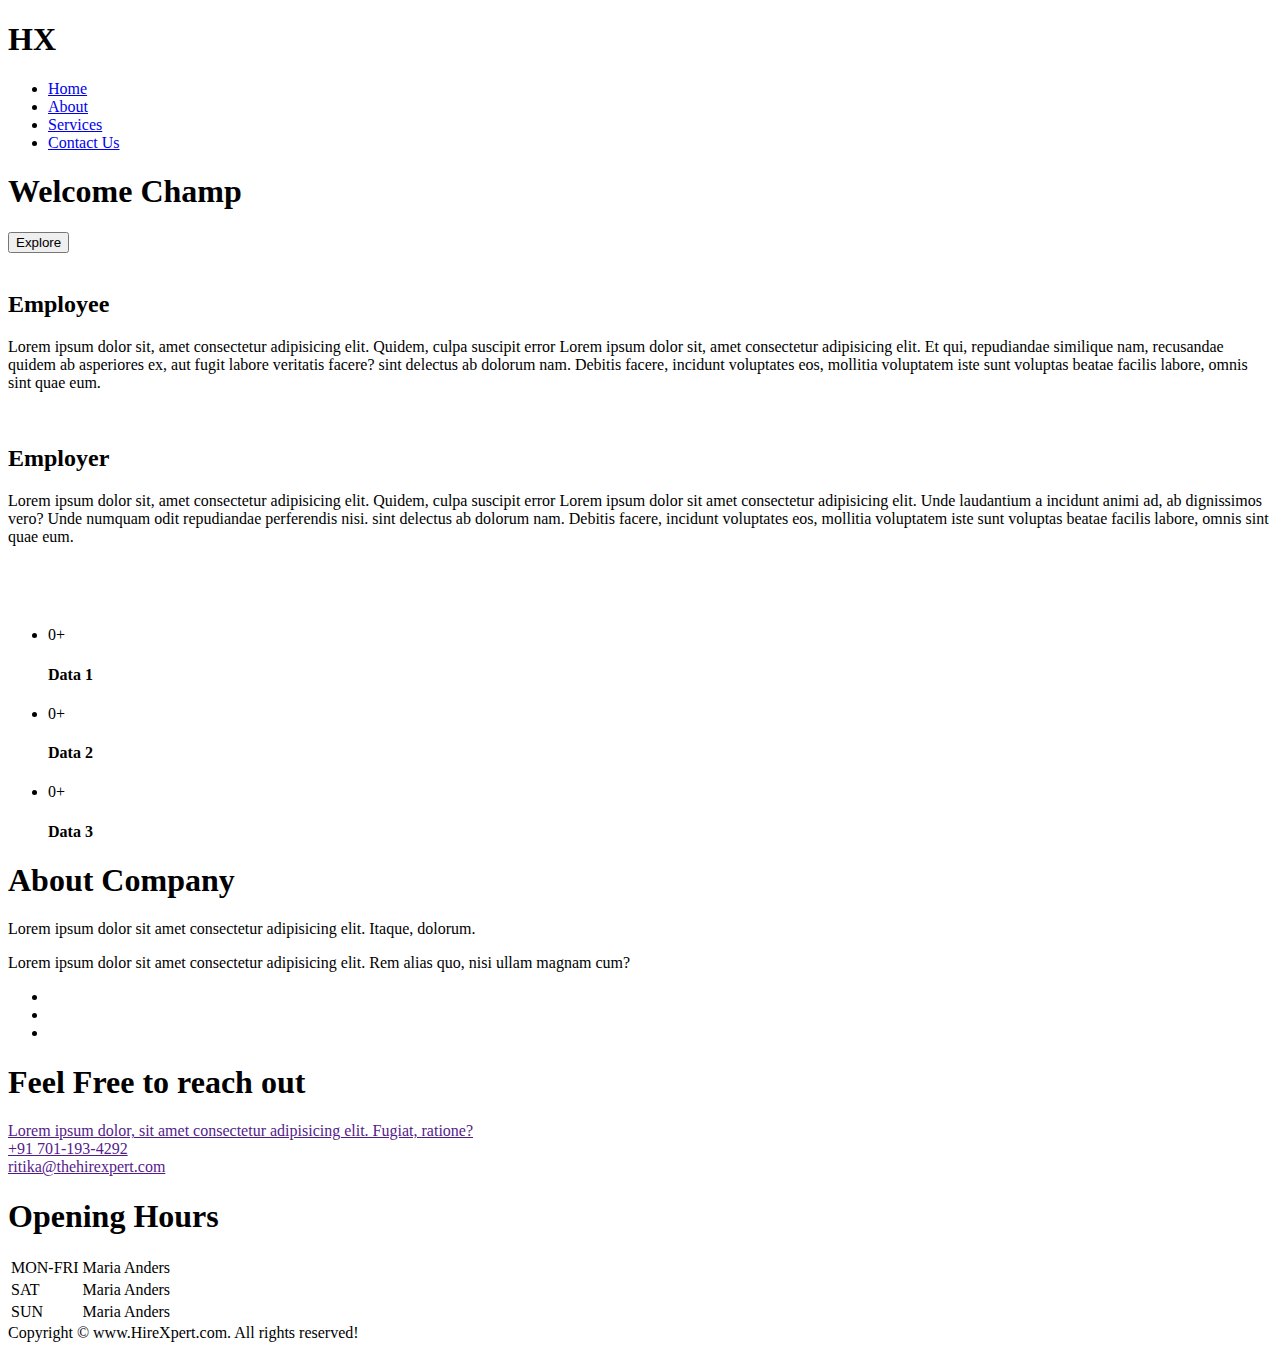
==== index.html @ 05d4dfe5 "Update and rename index2.html to index.html" ====
<!DOCTYPE html>
<html lang="en">
<head>
    <meta charset="UTF-8" />
    <meta name="viewport" content="width=device-width, initial-scale=1.0" />
    <title>HX</title>
    <link rel="stylesheet" href="test.css">
    <link href="https://cdn.jsdelivr.net/npm/remixicon@3.5.0/fonts/remixicon.css" rel="stylesheet" />
</head>
<body>
  <nav id="navbar">
      <div id="logo">
          <!-- <img src="logo.png" alt="HX"> -->
           <h1>HX</h1>
      </div>
      <ul>
          <li class="item"><a href="#home">Home</a></li>
          <li class="item"><a href="#services-container">About</a></li>
          <li class="item"><a href="#client-section">Services</a></li>
          <li class="item"><a href="#contact">Contact Us</a></li>
      </ul>
  </nav>

  <section id="home">
      <h1 class="h-primary">Welcome Champ</h1>
      <!-- <p>Lorem ipsum dolor sit amet consectetur, adipisicing elit. Perferendis dolorum numquam minus. </p> -->
      <!-- <p>Lorem ipsum dolor sit amet consectetur, adipisicing elit. </p> -->
      <button class="btn">Explore</button>
  </section>

  <section id="services-container">
      <!-- <h1 class="h-primary center">Describe Yourself</h1> -->
      <div id="services">
          <div class="box">
              <img src="email.png" alt="">
              <h2 class="h-secondary center">Employee</h2>
              <p class="center">Lorem ipsum dolor sit, amet consectetur adipisicing elit. Quidem, culpa suscipit error
                  Lorem ipsum dolor sit, amet consectetur adipisicing elit. Et qui, repudiandae similique nam, recusandae quidem ab asperiores ex, aut fugit labore veritatis facere?
                  sint delectus ab dolorum nam. Debitis facere, incidunt voluptates eos, mollitia voluptatem iste sunt
                  voluptas beatae facilis labore, omnis sint quae eum.</p>
          </div>
          <div class="box">
              <img src="phone-call.png" alt="">
              <h2 class="h-secondary center">Employer</h2>
              <p class="center">Lorem ipsum dolor sit, amet consectetur adipisicing elit. Quidem, culpa suscipit error
                  Lorem ipsum dolor sit amet consectetur adipisicing elit. Unde laudantium a incidunt animi ad, ab dignissimos vero? Unde numquam odit repudiandae perferendis nisi.

                  sint delectus ab dolorum nam. Debitis facere, incidunt voluptates eos, mollitia voluptatem iste sunt
                  voluptas beatae facilis labore, omnis sint quae eum.</p>
          </div>
      </div>
  </section>

  <section class="data">
    <h1 style="color: white;">Lorem ipsum dolor sit amet. Lorem ipsum dolor sit amet.</h1>
    <div class="numbers-counter container">
        <div class="numbers-list">
          <ul>
          <li>
            <div class="stat-number">
              <span class="main-counter"><span class="number-inc" data-max="25">0</span>+</span>
              <h4 class="stat-number-label">Data 1</h4>
            </div>
            
          </li>
          <li>
            <div class="stat-number">
              <span class="main-counter"><span class="number-inc" data-max="1000">0</span>+</span>
              <h4 class="stat-number-label">Data 2</h4>
            </div>
            
          </li>
          <li>
            <div class="stat-number">
              <span class="main-counter"><span class="number-inc" data-max="250000">0</span>+</span>
              <h4 class="stat-number-label">Data 3</h4>
            </div>
          </li>
        </ul>
        </div>
      </div>
  </section>

  

  <section class="contact">
    <div class="contactcont">
        <h1>About Company</h1>
        <p>Lorem ipsum dolor sit amet consectetur adipisicing elit. Itaque, dolorum.</p>
        <p>Lorem ipsum dolor sit amet consectetur adipisicing elit. Rem alias quo, nisi ullam magnam cum?</p>
        <ul>
            <li><a href=""><img src="instagram.png" alt=""></a></li>
            <li><a href="https://www.linkedin.com/company/thehirexpert/"><img src="linkedin.png" alt=""></a></li>
            <li><a href="https://t.me/thehirexpert"><img src="telegram.png" alt=""></a></li>
        </ul>
    </div>
    <div id="cont2">
        <h1>Feel Free to reach out</h1>
        <a href=""><img src="address.png" alt="">Lorem ipsum dolor, sit amet consectetur adipisicing elit. Fugiat, ratione?</a><br>
        <a href=""><img src="phone-call.png" alt="">+91 701-193-4292</a><br>
        <a href=""><img src="email.png" alt="">ritika@thehirexpert.com</a><br>
    </div>
    <div id="cont3">
        <h1>Opening Hours</h1>
        <table>
            <tr>
              <td>MON-FRI</td>
              <td>Maria Anders</td>
            </tr>
            <tr>
              <td>SAT</td>
              <td>Maria Anders</td>
            </tr>
            <tr>
              <td>SUN</td>
              <td>Maria Anders</td>
            </tr>
          </table>
    </div>
  </section>
  

  <footer>
      <div class="center">
          Copyright &copy; www.HireXpert.com. All rights reserved!
      </div>
  </footer>
  <script type="text/javascript" src="https://ajax.googleapis.com/ajax/libs/jquery/3.3.1/jquery.min.js"></script>
  <script src="script.js"></script>
</body>
</html>
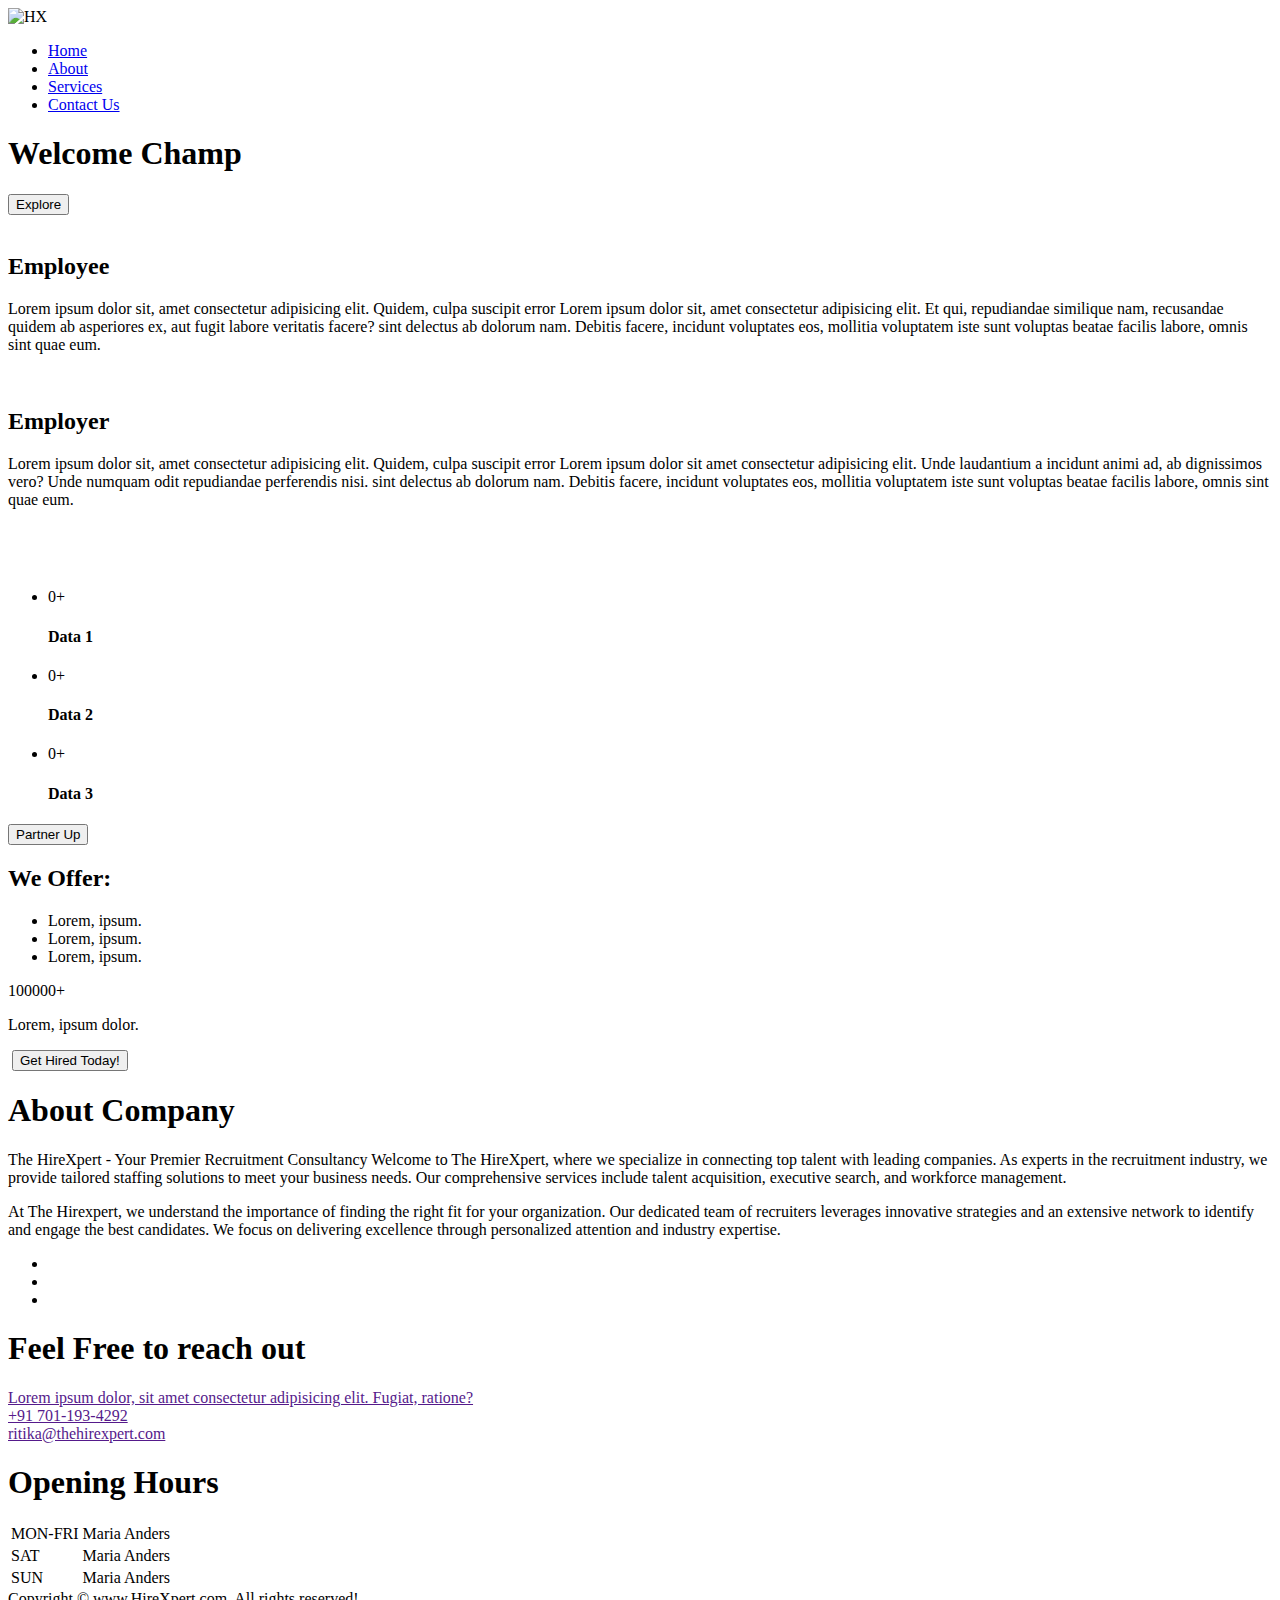
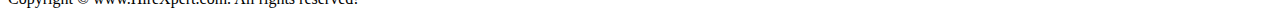
==== commit 5f350425: "Update index.html" ====
--- a/index.html
+++ b/index.html
@@ -10,8 +10,8 @@
 <body>
   <nav id="navbar">
       <div id="logo">
-          <!-- <img src="logo.png" alt="HX"> -->
-           <h1>HX</h1>
+          <img src="logo-color.png" alt="HX">
+           <!-- <h1>HX</h1> -->
       </div>
       <ul>
           <li class="item"><a href="#home">Home</a></li>
@@ -79,15 +79,45 @@
         </ul>
         </div>
       </div>
+      <button>Partner Up</button>
   </section>
 
-  
+  <section class="employeedata">
+    <div class="serv">
+      <h2>We Offer:</h2>
+      <ul>
+        <li>
+          Lorem, ipsum.
+        </li>
+        <li>
+          Lorem, ipsum.
+        </li>
+        <li>
+          Lorem, ipsum.
+        </li>
+      </ul>
+    </div>
+
+    <div class="salary">
+      <span>100000+</span>
+      <p>Lorem, ipsum dolor.</p>
+    </div>
+    
+    <div class="form">
+      <img src="email.png" alt="">
+      <button>Get Hired Today!</button>
+    </div>
+  </section>
 
   <section class="contact">
     <div class="contactcont">
         <h1>About Company</h1>
-        <p>Lorem ipsum dolor sit amet consectetur adipisicing elit. Itaque, dolorum.</p>
-        <p>Lorem ipsum dolor sit amet consectetur adipisicing elit. Rem alias quo, nisi ullam magnam cum?</p>
+        <p>The HireXpert - Your Premier Recruitment Consultancy
+
+          Welcome to The HireXpert, where we specialize in connecting top talent with leading companies. As experts in the recruitment industry, we provide tailored staffing solutions to meet your business needs. Our comprehensive services include talent acquisition, executive search, and workforce management.
+          
+          </p>
+        <p>At The Hirexpert, we understand the importance of finding the right fit for your organization. Our dedicated team of recruiters leverages innovative strategies and an extensive network to identify and engage the best candidates. We focus on delivering excellence through personalized attention and industry expertise.</p>
         <ul>
             <li><a href=""><img src="instagram.png" alt=""></a></li>
             <li><a href="https://www.linkedin.com/company/thehirexpert/"><img src="linkedin.png" alt=""></a></li>
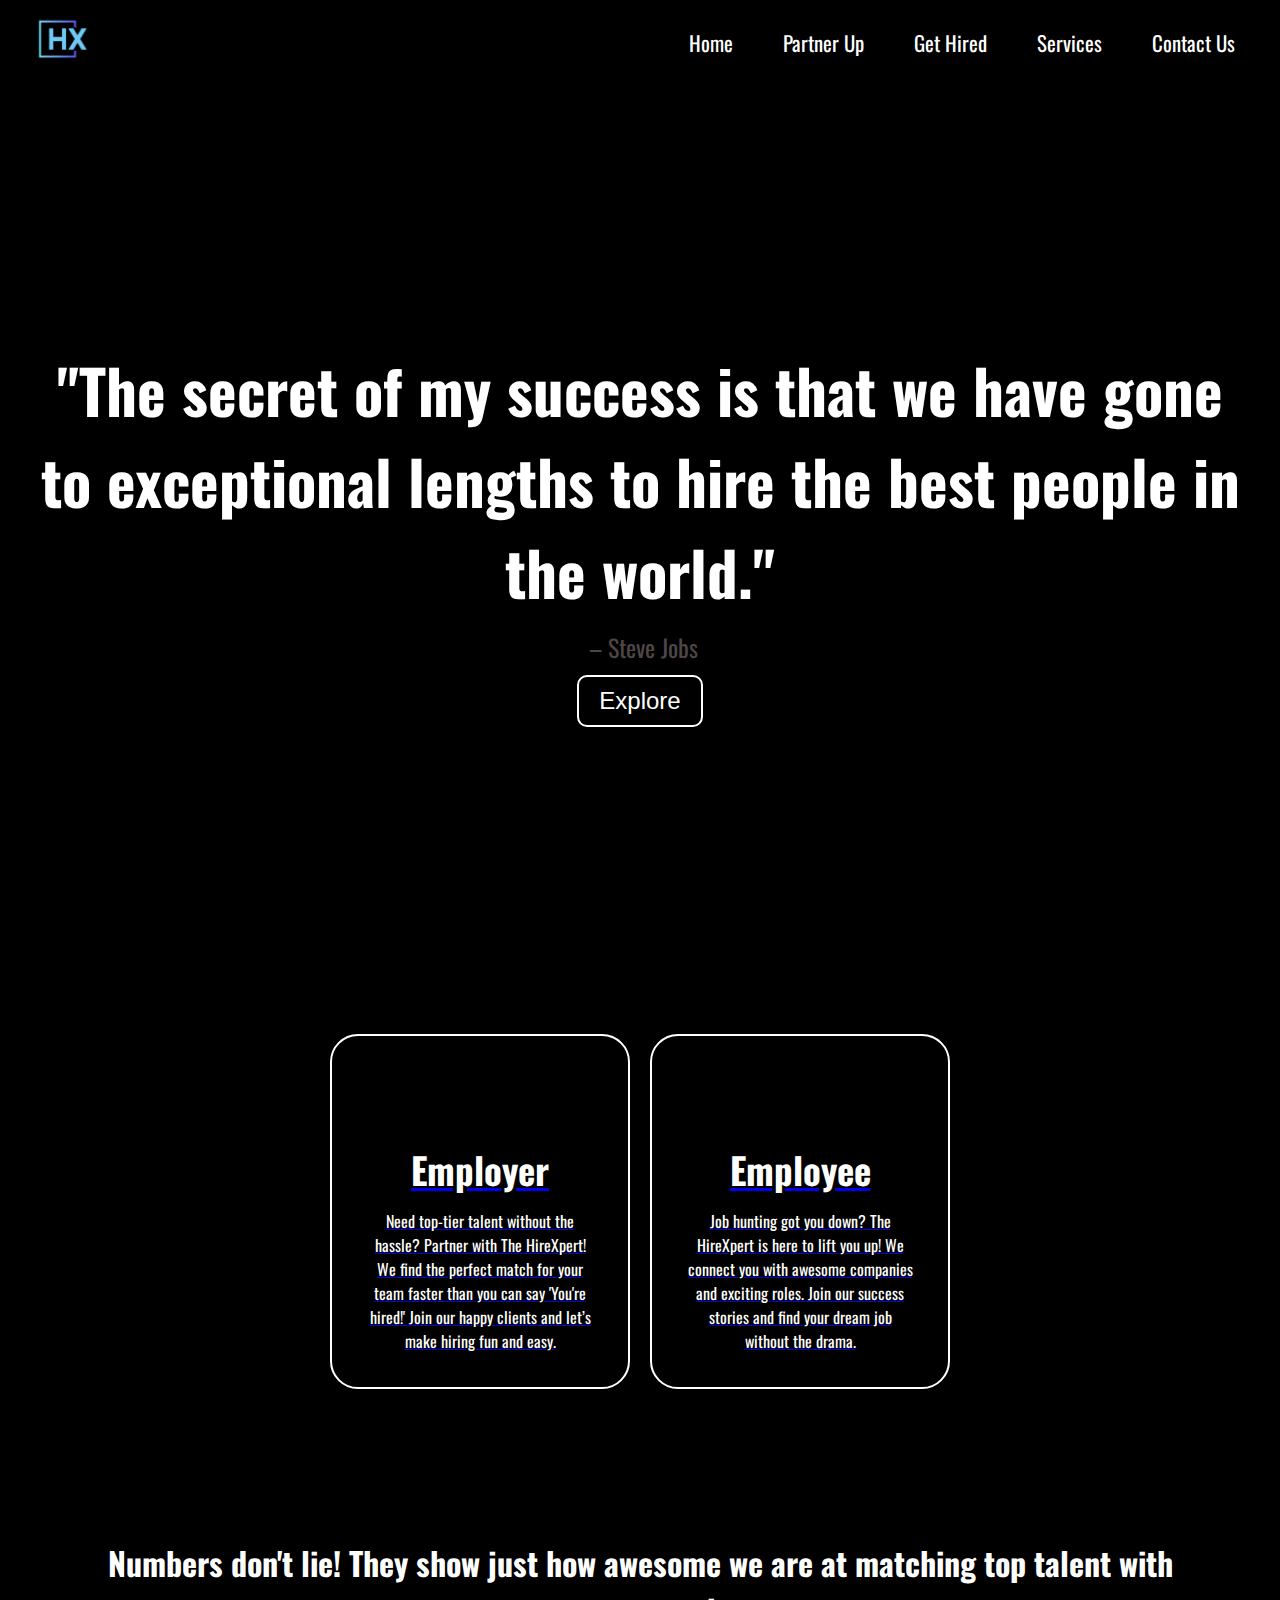
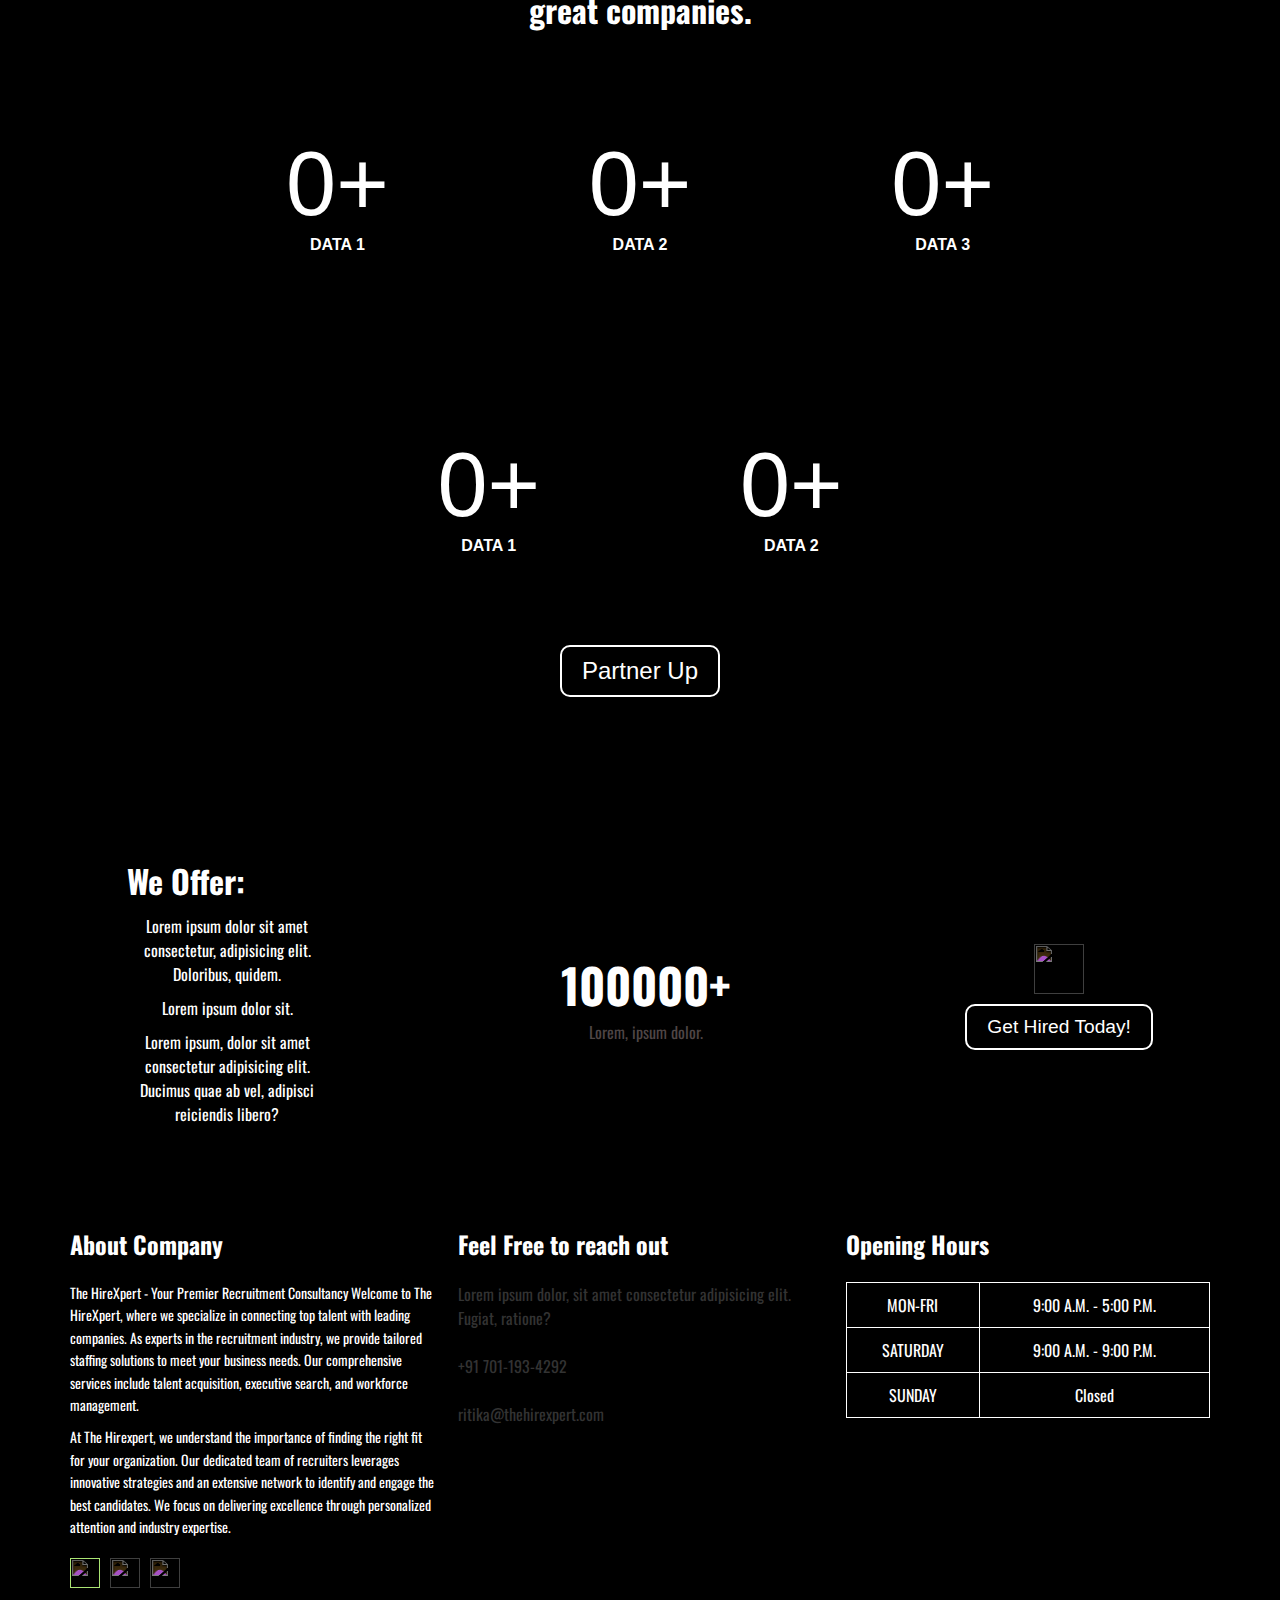
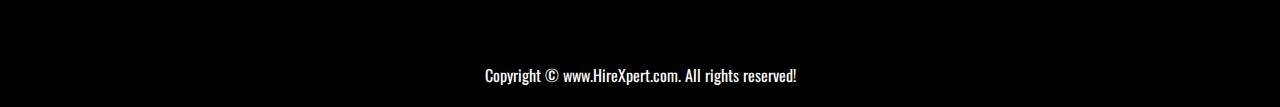
==== commit b9e38972: "Update index.html" ====
--- a/index.html
+++ b/index.html
@@ -15,44 +15,43 @@
       </div>
       <ul>
           <li class="item"><a href="#home">Home</a></li>
-          <li class="item"><a href="#services-container">About</a></li>
-          <li class="item"><a href="#client-section">Services</a></li>
-          <li class="item"><a href="#contact">Contact Us</a></li>
+          <li class="item"><a href="#ptnr">Partner Up</a></li>
+          <li class="item"><a href="#empdt">Get Hired</a></li>
+          <li class="item"><a href="#services-container">Services</a></li>
+          <li class="item"><a href="#cont2">Contact Us</a></li>
       </ul>
   </nav>
 
   <section id="home">
-      <h1 class="h-primary">Welcome Champ</h1>
-      <!-- <p>Lorem ipsum dolor sit amet consectetur, adipisicing elit. Perferendis dolorum numquam minus. </p> -->
+      <h1 class="h-primary">"The secret of my success is that we have gone to exceptional lengths to hire the best people in the world."</h1>
+      <p> – Steve Jobs</p>
       <!-- <p>Lorem ipsum dolor sit amet consectetur, adipisicing elit. </p> -->
-      <button class="btn">Explore</button>
+      <button class="btn" onclick="window.location.href='#services-container';">Explore</button>
   </section>
 
   <section id="services-container">
       <!-- <h1 class="h-primary center">Describe Yourself</h1> -->
       <div id="services">
-          <div class="box">
-              <img src="email.png" alt="">
-              <h2 class="h-secondary center">Employee</h2>
-              <p class="center">Lorem ipsum dolor sit, amet consectetur adipisicing elit. Quidem, culpa suscipit error
-                  Lorem ipsum dolor sit, amet consectetur adipisicing elit. Et qui, repudiandae similique nam, recusandae quidem ab asperiores ex, aut fugit labore veritatis facere?
-                  sint delectus ab dolorum nam. Debitis facere, incidunt voluptates eos, mollitia voluptatem iste sunt
-                  voluptas beatae facilis labore, omnis sint quae eum.</p>
-          </div>
-          <div class="box">
-              <img src="phone-call.png" alt="">
-              <h2 class="h-secondary center">Employer</h2>
-              <p class="center">Lorem ipsum dolor sit, amet consectetur adipisicing elit. Quidem, culpa suscipit error
-                  Lorem ipsum dolor sit amet consectetur adipisicing elit. Unde laudantium a incidunt animi ad, ab dignissimos vero? Unde numquam odit repudiandae perferendis nisi.
-
-                  sint delectus ab dolorum nam. Debitis facere, incidunt voluptates eos, mollitia voluptatem iste sunt
-                  voluptas beatae facilis labore, omnis sint quae eum.</p>
-          </div>
+        <a href="#ptnr">
+        <div class="box">
+          <img src="phone-call.png" alt="">
+          <h2 class="h-secondary center">Employer</h2>
+          <p class="center">Need top-tier talent without the hassle? Partner with The HireXpert! We find the perfect match for your team faster than you can say 'You're hired!' Join our happy clients and let’s make hiring fun and easy.
+          </p>
+        </div>
+      </a>
+      <a href="#empdt">
+        <div class="box">
+          <img src="email.png" alt="">
+          <h2 class="h-secondary center">Employee</h2>
+          <p class="center">Job hunting got you down? The HireXpert is here to lift you up! We connect you with awesome companies and exciting roles. Join our success stories and find your dream job without the drama.</p>
+        </div>
+      </a>
       </div>
   </section>
 
-  <section class="data">
-    <h1 style="color: white;">Lorem ipsum dolor sit amet. Lorem ipsum dolor sit amet.</h1>
+  <section style="padding-bottom: 0;" class="data" id="ptnr">
+    <h1 class="center" style="color: white;">Numbers don't lie! They show just how awesome we are at matching top talent with great companies.</h1>
     <div class="numbers-counter container">
         <div class="numbers-list">
           <ul>
@@ -79,21 +78,44 @@
         </ul>
         </div>
       </div>
-      <button>Partner Up</button>
+      <!-- <button>Partner Up</button> -->
+  </section>
+  <section style="padding-top: 0;" class="data">
+    <div class="numbers-counter container">
+        <div class="numbers-list">
+          <ul>
+          <li>
+            <div class="stat-number">
+              <span class="main-counter"><span class="number-inc" data-max="25">0</span>+</span>
+              <h4 class="stat-number-label">Data 1</h4>
+            </div>
+            
+          </li>
+          <li>
+            <div class="stat-number">
+              <span class="main-counter"><span class="number-inc" data-max="1000">0</span>+</span>
+              <h4 class="stat-number-label">Data 2</h4>
+            </div>
+            
+          </li>
+        </ul>
+        </div>
+      </div>
+      <button onclick="window.location.href='#services-container';">Partner Up</button>
   </section>
 
-  <section class="employeedata">
+  <section class="employeedata" id="empdt">
     <div class="serv">
       <h2>We Offer:</h2>
       <ul>
         <li>
-          Lorem, ipsum.
+          Lorem ipsum dolor sit amet consectetur, adipisicing elit. Doloribus, quidem.
         </li>
         <li>
-          Lorem, ipsum.
+          Lorem ipsum dolor sit.
         </li>
         <li>
-          Lorem, ipsum.
+          Lorem ipsum, dolor sit amet consectetur adipisicing elit. Ducimus quae ab vel, adipisci reiciendis libero?
         </li>
       </ul>
     </div>
@@ -105,7 +127,7 @@
     
     <div class="form">
       <img src="email.png" alt="">
-      <button>Get Hired Today!</button>
+      <button onclick="window.location.href='#services-container';">Get Hired Today!</button>
     </div>
   </section>
 
@@ -126,24 +148,24 @@
     </div>
     <div id="cont2">
         <h1>Feel Free to reach out</h1>
-        <a href=""><img src="address.png" alt="">Lorem ipsum dolor, sit amet consectetur adipisicing elit. Fugiat, ratione?</a><br>
-        <a href=""><img src="phone-call.png" alt="">+91 701-193-4292</a><br>
-        <a href=""><img src="email.png" alt="">ritika@thehirexpert.com</a><br>
+        <p><img src="address.png" alt="">Lorem ipsum dolor, sit amet consectetur adipisicing elit. Fugiat, ratione?</p><br>
+        <p><img src="phone-call.png" alt="">+91 701-193-4292<p><br>
+        <p><img src="email.png" alt="">ritika@thehirexpert.com</p><br>
     </div>
     <div id="cont3">
         <h1>Opening Hours</h1>
         <table>
             <tr>
               <td>MON-FRI</td>
-              <td>Maria Anders</td>
+              <td>9:00 A.M. - 5:00 P.M.</td>
             </tr>
             <tr>
-              <td>SAT</td>
-              <td>Maria Anders</td>
+              <td>SATURDAY</td>
+              <td>9:00 A.M. - 9:00 P.M.</td>
             </tr>
             <tr>
-              <td>SUN</td>
-              <td>Maria Anders</td>
+              <td>SUNDAY</td>
+              <td>Closed</td>
             </tr>
           </table>
     </div>
--- a/test.css
+++ b/test.css
@@ -0,0 +1,529 @@
+@import url('https://fonts.googleapis.com/css2?family=Bebas+Neue&family=Oswald:wght@200..700&display=swap');
+
+:root {
+    font-family: 'Oswald', sans-serif;
+    --navbar-height: 59px;
+}
+
+* {
+    margin: 0;
+    padding: 0;
+    box-sizing: border-box;
+}
+
+html {
+    scroll-behavior: smooth;
+}
+
+/* Navigation Bar */
+#navbar {
+    display: flex;
+    align-items: center;
+    justify-content: space-between;
+    position: sticky;
+    top: 0;
+    background-color: black;
+    padding: 10px 20px;
+    z-index: 1000;
+}
+
+#logo {
+    color: white;
+}
+
+#logo img {
+    height: var(--navbar-height);
+    margin: 0 10px;
+}
+
+#navbar ul {
+    display: flex;
+    justify-content: center;
+    align-items: center;
+    list-style: none;
+}
+
+#navbar ul li {
+    margin: 0 15px;
+    font-size: 1.3rem;
+}
+
+#navbar ul li a {
+    color: white;
+    text-decoration: none;
+    padding: 5px 10px;
+    border-radius: 20px;
+    transition: color 0.3s;
+    /* animation: navlist 1s infinite; */
+}
+
+@keyframes navlist {
+    0%{
+        background: linear-gradient(to right, #f5f0f2, #aba5a1,#b8aeb8, #cac9c0);
+        -webkit-text-fill-color: transparent;
+        -webkit-background-clip: text;;
+    }
+    100%{
+        background: linear-gradient(to right, #f32170, #ff6b08,#cf23cf, #eedd44);
+        -webkit-text-fill-color: transparent;
+        -webkit-background-clip: text;;
+    }
+}
+
+
+#navbar ul li a:hover {
+    color: rgb(104, 97, 97);
+}
+
+/* Home Section */
+#home {
+    display: flex;
+    flex-direction: column;
+    padding: 0 20px;
+    height: 100vh;
+    justify-content: center;
+    align-items: center;
+    background-color: black;
+    position: relative;
+}
+
+#home::before {
+    content: "";
+    position: absolute;
+    background: url('bg.jpg') no-repeat center center/cover;
+    height: 100%;
+    width: 100%;
+    top: 0;
+    left: 0;
+    z-index: -1;
+    opacity: 0.5;
+}
+
+#home h1 {
+    color: white;
+    text-align: center;
+}
+
+#home p {
+    color: rgb(79, 70, 70);
+    text-align: center;
+    font-size: 1.5rem;
+}
+
+/* Services Section */
+#services {
+    background-color: black;
+    display: flex;
+    flex-wrap: wrap;
+    justify-content: center;
+    padding: 40px 20px;
+}
+
+#services .box {
+    border: 2px solid white;
+    padding: 34px;
+    margin: 10px;
+    border-radius: 28px;
+    background-color: black;
+    flex: 1 1 300px;
+    max-width: 300px;
+    text-align: center;
+    transition: transform 0.3s ease, background-color 0.3s ease, box-shadow 0.3s ease;
+}
+
+#services .box:hover {
+    transform: translateY(-10px);
+    background-color: white;
+    box-shadow: 0 4px 8px rgba(255, 255, 255, 0.2);
+}
+
+#services .box:hover p,
+#services .box:hover img,
+#services .box:hover h2 {
+    color: black;
+}
+
+#services .box p {
+    color: white;
+}
+
+#services .box img {
+    height: 60px;
+    margin: auto;
+    display: block;
+    transition: transform 0.3s ease;
+    filter: invert(100%);
+}
+
+#services .box:hover img {
+    transform: scale(1.1);
+    filter: invert(0%);
+}
+
+/* Footer */
+footer {
+    background: black;
+    color: white;
+    padding: 20px;
+    text-align: center;
+}
+
+/* Utility Classes */
+.h-primary {
+    color: white;
+    font-size: 3.8rem;
+    padding: 12px;
+}
+
+.h-secondary {
+    color: white;
+    font-size: 2.3rem;
+    padding: 12px;
+}
+
+.btn {
+    padding: 10px 20px;
+    border: 2px solid white;
+    background-color: black;
+    color: white;
+    margin: 10px;
+    font-size: 1.5rem;
+    border-radius: 10px;
+    cursor: pointer;
+    transition: background-color 0.3s, color 0.3s;
+}
+
+.btn:hover {
+    background-color: white;
+    color: black;
+}
+
+.center {
+    text-align: center;
+}
+
+/* Contact Section */
+section.contact {
+    background-color: #000000;
+    padding: 40px 0;
+    color: #333;
+    text-align: center;
+}
+
+.contact h1 {
+    font-size: 24px;
+    margin-bottom: 20px;
+    color: #ffffff;
+}
+
+.contactcont, #cont2, #cont3 {
+    width: 30%;
+    display: inline-block;
+    vertical-align: top;
+    padding: 0 10px;
+    text-align: left;
+}
+
+.contactcont p {
+    font-size: 14px;
+    line-height: 1.6;
+    margin: 10px 0;
+    color: white;
+}
+
+.contactcont ul {
+    display: flex;
+    flex-direction: row;
+    list-style: none;
+    padding: 0;
+}
+
+.contactcont li {
+    display: flex;
+    align-items: center;
+    margin: 10px 0;  /* Added margin for better spacing between items */
+}
+
+.contactcont li img {
+    width: 30px;
+    height: 30px;
+    filter: invert(100%);
+    margin-right: 10px;  /* Increased margin for better spacing */
+}
+.contactcont li img:hover{
+    opacity: 0.5;
+    transition: 0.3s;
+}
+
+#cont2 a {
+    display: flex;
+    align-items: center;
+    font-size: 14px;
+    color: #ffffff;
+    margin: 5px 0;
+    text-decoration: none;
+}
+
+#cont2 a img {
+    margin-right: 10px;
+    width: 20px;
+    height: 20px;
+    filter: invert(100%);
+}
+
+#cont3 table {
+    width: 100%;
+    margin-top: 10px;
+    border-collapse: collapse;
+}
+
+#cont3 td {
+    padding: 10px;
+    border: 1px solid #ffffff;
+    text-align: center;
+    color: #ffffff;
+}
+
+/* Data Section */
+.data{
+    background-color: #000000;
+    padding: 100px;
+    display: flex;
+    flex-direction: column;
+    justify-content: center;
+    align-items: center;
+}
+
+.data button{
+    padding: 10px 20px;
+    border: 2px solid white;
+    background-color: black;
+    color: white;
+    margin: 10px;
+    font-size: 1.5rem;
+    border-radius: 10px;
+    cursor: pointer;
+    transition: background-color 0.3s, color 0.3s;
+}
+
+.numbers-counter {
+    padding: 80px 0; }
+    .numbers-counter ul {
+    display: -webkit-box;
+    display: -ms-flexbox;
+    display: flex;
+    -webkit-box-orient: horizontal;
+    -webkit-box-direction: normal;
+    -ms-flex-direction: row;
+    flex-direction: row;
+    -webkit-box-pack: justify;
+    -ms-flex-pack: justify;
+    justify-content: space-between; }
+    .numbers-counter ul li {
+    margin-left: 100px;
+    margin-right: 100px;
+    padding-top: 20px;
+    display: -webkit-box;
+    display: -ms-flexbox;
+    display: flex;
+    -webkit-box-orient: vertical;
+    -webkit-box-direction: normal;
+    -ms-flex-direction: column;
+    flex-direction: column;
+    list-style: none;
+    text-align: center; }
+
+.stat-number {
+    color: #ffffff;
+    font-size: 90px;
+    font-family: 'FlamaSemicondensed Light', sans-serif;
+    display: -webkit-box;
+    display: -ms-flexbox;
+    display: flex;
+    -webkit-box-orient: vertical;
+    -webkit-box-direction: normal;
+    -ms-flex-direction: column;
+    flex-direction: column;
+    -webkit-box-pack: center;
+    -ms-flex-pack: center;
+    justify-content: center; }
+
+@media screen and (max-width: 991px) {
+    .numbers-counter ul {
+    display: -webkit-box;
+    display: -ms-flexbox;
+    display: flex;
+    -webkit-box-orient: vertical;
+    -webkit-box-direction: normal;
+    -ms-flex-direction: column;
+    flex-direction: column; } }
+
+@media screen and (max-width: 768px) {
+    .numbers-counter {
+    padding: 0 0 80px 0; }
+    .numbers-counter ul {
+    display: -webkit-box;
+    display: -ms-flexbox;
+    display: flex;
+    -webkit-box-orient: vertical;
+    -webkit-box-direction: normal;
+    -ms-flex-direction: column;
+    flex-direction: column; }
+    .number-inc {
+    font-size: 70px; } }
+
+@media screen and (max-width: 425px) {
+    .numbers-counter {
+    padding: 30px 0; }
+    .number-inc {
+    font-size: 65px; } }
+
+@media screen and (max-width: 375px) {
+    .number-inc {
+    font-size: 50px; } }
+
+.stat-number-label {
+    color: #ffffff;
+    font-size: 16px;
+    text-transform: uppercase; }
+
+/* Responsive design */
+@media (max-width: 991px) {
+    .numbers-counter ul {
+        flex-direction: column;
+        align-items: center;
+    }
+}
+
+@media (max-width: 768px) {
+    #navbar ul {
+        flex-direction: column;
+        gap: 10px;
+    }
+    
+    .contactcont, #cont2, #cont3 {
+        width: 90%;
+        margin: 0 auto 20px;
+    }
+
+    .numbers-counter {
+        padding: 0 0 80px 0;
+    }
+
+    .stat-number {
+        font-size: 70px;
+    }
+}
+
+@media (max-width: 425px) {
+    .numbers-counter {
+        padding: 30px 0;
+    }
+
+    .stat-number {
+        font-size: 65px;
+    }
+}
+
+@media (max-width: 375px) {
+    .stat-number {
+        font-size: 50px;
+    }
+}
+
+.employeedata {
+    background-color: black;
+    color: white;
+    padding: 50px 20px;
+    text-align: center;
+    display: flex;
+    flex-direction: row;
+    justify-content: space-around;
+    align-items: center;
+    gap: 20px;
+}
+
+.employeedata .serv {
+    display: flex;
+    flex-direction: column;
+    align-items: flex-start;
+    max-width: 200px;
+}
+
+.employeedata .serv h2 {
+    color: white;
+    font-size: 2rem;
+    margin-bottom: 10px;
+}
+
+.employeedata .serv ul {
+    list-style: none;
+}
+
+.employeedata .serv ul li {
+    color: white;
+    margin-bottom: 10px;
+}
+
+.employeedata .salary {
+    display: flex;
+    flex-direction: column;
+    align-items: center;
+}
+
+.employeedata .salary span {
+    font-size: 3rem;
+    font-weight: bold;
+    color: white;
+}
+
+.employeedata .salary p {
+    color: rgb(79, 70, 70);
+}
+
+.employeedata .form {
+    display: flex;
+    flex-direction: column;
+    align-items: center;
+}
+
+.employeedata .form img {
+    width: 50px;
+    height: 50px;
+    margin-bottom: 10px;
+    filter: invert(100%);
+}
+
+.employeedata .form button {
+    padding: 10px 20px;
+    border: 2px solid white;
+    background-color: black;
+    color: white;
+    font-size: 1.2rem;
+    border-radius: 10px;
+    cursor: pointer;
+    transition: background-color 0.3s, color 0.3s;
+}
+
+.employeedata .form button:hover {
+    background-color: white;
+    color: black;
+}
+
+/* Responsive adjustments */
+@media (max-width: 768px) {
+    .employeedata {
+        flex-direction: column;
+        padding: 20px 10px;
+    }
+
+    .employeedata div {
+        align-items: center;
+    }
+}
+
+
+    .employeedata div {
+        align-items: center;
+    }
+}
